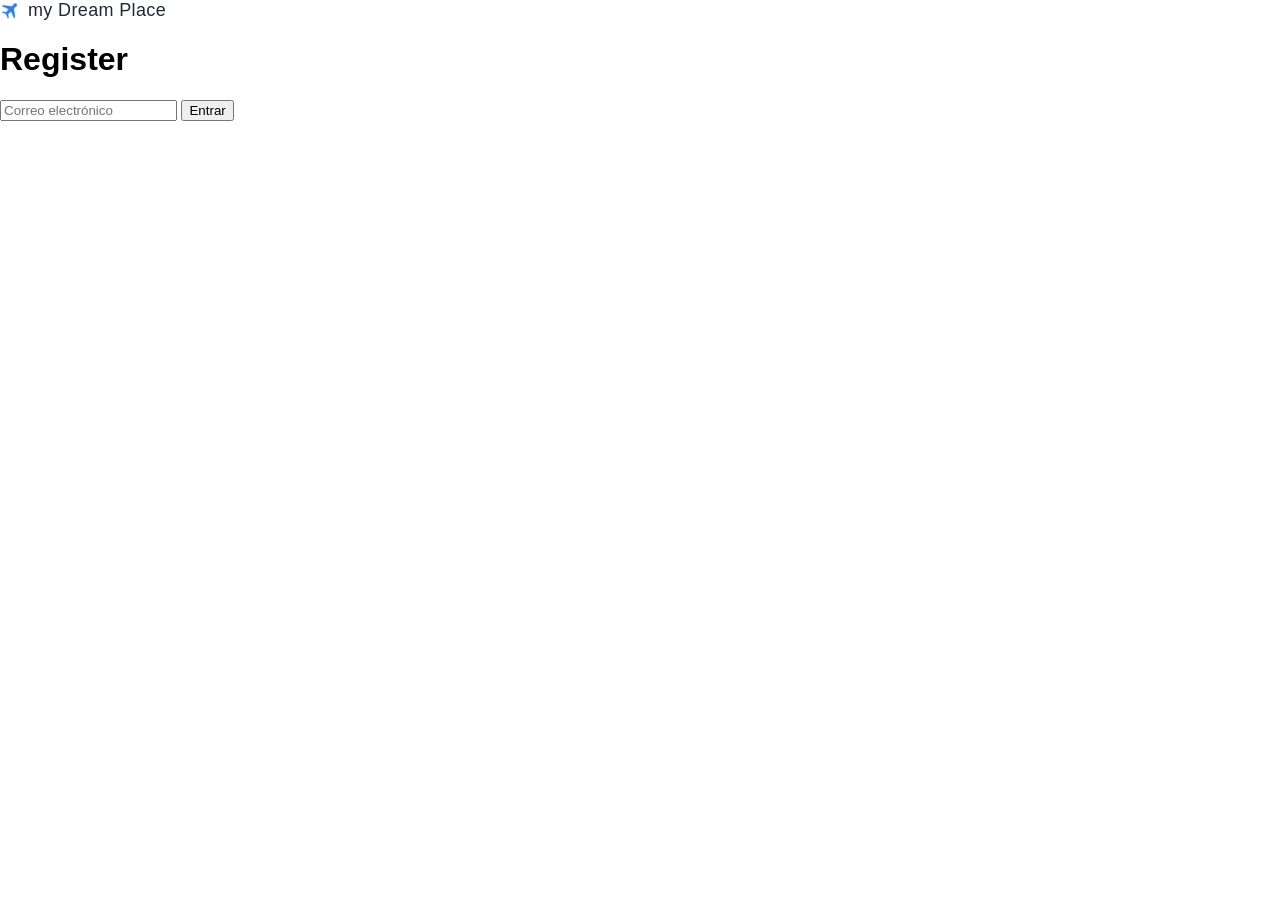
==== register.html @ 2d940efe "chore: 代码变更，涉及6个文件" ====
<!doctype html>
<html lang="es">
  <link rel="stylesheet" href="estilos.css" />
  <head>
    <meta charset="UTF-8" />
    <title>Iniciar sesión</title>
    <link rel="stylesheet" href="style.css" />
  </head>
  <body>
    <div class="imgAvion_mdp">
      <img src="images/avion.png" alt="avion" />
      <p>my Dream Place</p>
    </div>
    <h1>Register</h1>

    <form>
      <input type="email" placeholder="Correo electrónico" />
      <button type="submit">Entrar</button>
    </form>
  </body>
</html>
---- estilos.css ----
* {
  box-sizing: border-box;
}

body {
  margin: 0;
  background-color: #fff;
  font-family: "SF Pro Display", "Inter", sans-serif;
}
/* HEADER */
nav {
  display: flex;
  justify-content: space-between;
  align-items: center;
  width: 100%;
  max-width: 1440px;
  height: 68px;
  margin: 0 auto;
  padding: 0 100px;
}

/* Logo */
.imgAvion_mdp {
  display: flex;
  align-items: center;
  gap: 8px;
  font-weight: 500;
  font-size: 18px;
  letter-spacing: 0.02em;
  color: #1f2937;
}

.imgAvion_mdp img {
  width: 20px;
  height: 20px;
}

.imgAvion_mdp p {
  margin: 0;
  font-family: "SF Pro Display", sans-serif;
  font-weight: 500; /* Medium */
  font-style: normal; /* "Medium" es el peso, no un estilo */
  font-size: 18px;
  line-height: 100%;
  letter-spacing: 0.02em;
}

/* Menú */
.ul_nav {
  display: flex;
  align-items: center;
  gap: 48px;
  list-style: none;
  margin: 0;
  padding: 0;
}

.ul_nav li {
  font-size: 15px;
  color: #4b5563;
}

.ul_nav li:hover {
  color: #2d7ff0;
}

/* Botones */
.botones {
  display: flex;
  align-items: center;
  gap: 10px;
}

.register,
.signin {
  height: 40px;
  padding: 10px 18px;
  border-radius: 6px;
  font-size: 14px;
  cursor: pointer;
  list-style: none;
  text-decoration: none;
}

.register {
  width: 92px;
  background-color: #fff;
  color: #2d7ff0;
  border: 1px solid #2d7ff0;
}

.signin {
  width: 82px;
  background-color: #2d7ff0;
  color: #fff;
  border: none;
}
/* FIN HEADER */

/* MAIN */
.img_grande_main {
  display: flex;
  justify-content: center;
  align-items: center;
  width: 100%;
  max-width: 1240px;
  height: 500px;
  margin: 0 auto;
  border-radius: 10px;
  overflow: hidden;
  margin-top: 12px;
}

.img_grande_main img {
  width: 100%;
  height: 100%;
  object-fit: cover;
}

.fondoCovid {
  background-color: #fcefca;
  height: 72px;
  width: 100%;
  max-width: 1240px;
  margin: 24px auto 0;
  display: flex;
  justify-content: center;
  align-items: center;
  border-radius: 8px;
  margin-top: 82px;
}

.primer_h1 {
  font-family: "SF Pro Display", sans-serif;
  font-weight: 600;
  font-style: normal;
  font-size: 28px;
  line-height: 100%;
  letter-spacing: 0;
  display: flex;
  justify-content: left;
  margin-left: 100px;
}

.primera_p {
  font-family: "SF Pro Display", sans-serif;
  font-weight: 400;
  font-style: normal;
  font-size: 16px;
  line-height: 140%;
  letter-spacing: 0.02em;
  width: 610px;
  height: 44px;
  margin-left: 100px;
}

.segundo_h1 {
  font-family: "SF Pro Display", sans-serif;
  font-weight: 600;
  font-size: 28px;
  line-height: 100%;
  margin: 40px 0 24px 100px;
}

.destinos {
  display: flex;
  gap: 20px;
  margin: 0 auto;
  padding: 0 100px;
}

.destinos img {
  width: 295px;
  height: 220px;
  border-radius: 8px;
  object-fit: cover;
}

.destinos_2 {
  display: flex;
  gap: 20px;
  margin: 0 auto;
  padding: 0 100px;
}

.destinos_2 img {
  width: 400px;
  height: 280px;
  border-radius: 8px;
  object-fit: cover;
}

.tercer_h1 {
  font-family: "SF Pro Display", sans-serif;
  font-weight: 600;
  font-size: 28px;
  line-height: 100%;
  max-width: 1240px;
  margin: 60px auto 24px;
  padding: 0;
  font-family: "SF Pro Display", sans-serif;
  font-weight: 600;
  font-size: 28px;
  line-height: 100%;
  margin: 60px 0 24px 100px;
}

.playa {
  width: 1240px;
  height: 280px;
  display: flex;
  margin-left: 100px;
  transform: rotate(0deg);
  opacity: 1;
}

.movil {
  width: 719.71px;
  height: 515.6px;
  top: 1946px;
  left: 551px;
}

.cuarto_h1 {
  width: 820px;
  height: 32px;
  margin-left: 310px;
  font-family: "SF Pro Display", sans-serif;
  font-weight: 600;
  font-style: normal;
  font-size: 28px;
  line-height: 140%;
  letter-spacing: 0;
  text-align: center;
  transform: rotate(0deg);
  opacity: 1;
}

.discover {
  width: 820px;
  height: 22px;
  margin-left: 310px;
  color: #2f80ed;
  font-family: "SF Pro Display", sans-serif;
  font-weight: 400;
  font-style: normal;
  font-size: 16px;
  line-height: 140%;
  letter-spacing: 2%;
  text-align: center;
  transform: rotate(0deg);
  opacity: 1;
}

.avion_2 {
  display: flex;
  align-items: center;
  gap: 8px;
  font-weight: 500;
  font-size: 18px;
  letter-spacing: 0.02em;
  color: #1f2937;
}

.imgAvion_mdp img {
  width: 20px;
  height: 20px;
}

.footer_1 {
  width: 225px;
  height: 70px;
  margin-left: 100px;
  top: 2630px;
  left: 100px;
  opacity: 1;
}
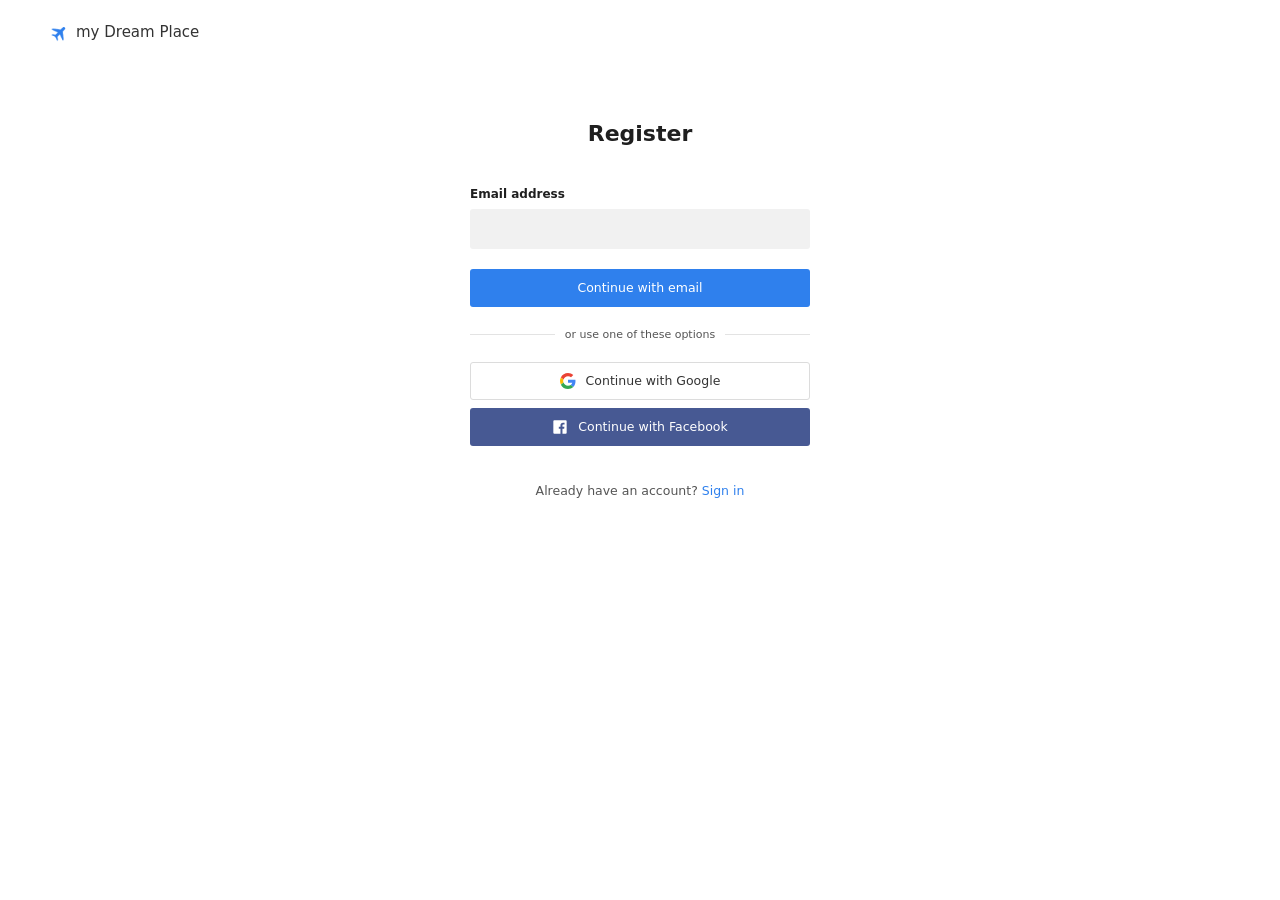
==== commit 047bdfbe: "feat: redesign register and signin pages with new layout and styles" ====
--- a/register.html
+++ b/register.html
@@ -1,21 +1,218 @@
-<!doctype html>
-<html lang="es">
-  <link rel="stylesheet" href="estilos.css" />
-  <head>
-    <meta charset="UTF-8" />
-    <title>Iniciar sesión</title>
-    <link rel="stylesheet" href="style.css" />
-  </head>
-  <body>
-    <div class="imgAvion_mdp">
-      <img src="images/avion.png" alt="avion" />
-      <p>my Dream Place</p>
-    </div>
-    <h1>Register</h1>
-
-    <form>
-      <input type="email" placeholder="Correo electrónico" />
-      <button type="submit">Entrar</button>
-    </form>
-  </body>
-</html>
+<!DOCTYPE html>
+<html lang="en">
+<head>
+  <meta charset="UTF-8">
+  <meta name="viewport" content="width=device-width, initial-scale=1">
+  <title>Register – my Dream Place</title>
+  <style>
+    :root {
+      --blue: #2f80ed;
+      --blue-dark: #2569c8;
+      --facebook: #475993;
+      --facebook-dark: #3b4a7d;
+      --text: #1f1f1f;
+      --muted: #555;
+      --field: #f1f1f1;
+      --border: #dcdcdc;
+      --bg: #fff;
+    }
+
+    *, *::before, *::after { box-sizing: border-box; }
+
+    html, body { height: 100%; }
+
+    body {
+      margin: 0;
+      background: var(--bg);
+      color: var(--text);
+      font-family: "Inter", system-ui, -apple-system, "Segoe UI", Roboto, Arial, sans-serif;
+      font-size: 14px;
+      line-height: 1.4;
+    }
+
+    /* ---------- Header ---------- */
+    .site-header {
+      padding: 22px 50px;
+    }
+
+    .brand {
+      display: inline-flex;
+      align-items: center;
+      gap: 8px;
+      color: #333;
+      font-size: 15px;
+      font-weight: 500;
+      text-decoration: none;
+    }
+
+    .brand img { height: 18px; width: auto; display: block; }
+
+    /* ---------- Layout ---------- */
+    main {
+      display: flex;
+      justify-content: center;
+      padding: 50px 20px 60px;
+    }
+
+    .register-box {
+      width: 100%;
+      max-width: 340px;
+    }
+
+    .register-box h1 {
+      margin: 0 0 36px;
+      text-align: center;
+      font-size: 22px;
+      font-weight: 600;
+    }
+
+    /* ---------- Form ---------- */
+    .field { margin-bottom: 20px; }
+
+    .field label {
+      display: block;
+      margin-bottom: 6px;
+      font-size: 12px;
+      font-weight: 600;
+    }
+
+    .field input {
+      width: 100%;
+      height: 40px;
+      padding: 0 12px;
+      border: 1px solid transparent;
+      border-radius: 3px;
+      background: var(--field);
+      color: var(--text);
+      font: inherit;
+    }
+
+    .field input:focus {
+      outline: none;
+      border-color: var(--blue);
+      background: #fff;
+      box-shadow: 0 0 0 3px rgba(47, 128, 237, .18);
+    }
+
+    a { color: var(--blue); text-decoration: none; }
+    a:hover { text-decoration: underline; }
+
+    /* ---------- Buttons ---------- */
+    .btn {
+      display: flex;
+      align-items: center;
+      justify-content: center;
+      gap: 10px;
+      width: 100%;
+      height: 38px;
+      border: 1px solid transparent;
+      border-radius: 3px;
+      font: inherit;
+      font-size: 12.5px;
+      font-weight: 500;
+      cursor: pointer;
+      transition: background-color .15s ease;
+    }
+
+    .btn:focus-visible { outline: 2px solid var(--blue); outline-offset: 2px; }
+
+    .btn svg { width: 16px; height: 16px; }
+
+    .btn-primary { background: var(--blue); color: #fff; }
+    .btn-primary:hover { background: var(--blue-dark); }
+
+    .btn-google { background: #fff; color: #333; border-color: var(--border); }
+    .btn-google:hover { background: #f7f7f7; }
+
+    .btn-facebook { background: var(--facebook); color: #fff; }
+    .btn-facebook:hover { background: var(--facebook-dark); }
+
+    .btn-facebook svg { fill: #fff; }
+
+    /* ---------- Divider ---------- */
+    .divider {
+      display: flex;
+      align-items: center;
+      gap: 10px;
+      margin: 20px 0;
+      color: var(--muted);
+      font-size: 11px;
+    }
+
+    .divider::before,
+    .divider::after {
+      content: "";
+      flex: 1;
+      height: 1px;
+      background: #e3e3e3;
+    }
+
+    .social { display: grid; gap: 8px; }
+
+    /* ---------- Footer note ---------- */
+    .signin-link {
+      margin: 36px 0 0;
+      text-align: center;
+      color: var(--muted);
+      font-size: 12.5px;
+    }
+
+    @media (max-width: 600px) {
+      .site-header { padding: 18px 20px; }
+      main { padding-top: 24px; }
+    }
+
+    @media (prefers-reduced-motion: reduce) {
+      .btn { transition: none; }
+    }
+  </style>
+</head>
+<body>
+
+  <header class="site-header">
+  <a class="brand" href="/">
+    <img src="images/avion.png" alt="avion" />
+    my Dream Place
+  </a>
+</header>
+
+  <main>
+    <section class="register-box" aria-labelledby="register-title">
+      <h1 id="register-title">Register</h1>
+
+      <form action="#" method="post">
+        <div class="field">
+          <label for="email">Email address</label>
+          <input id="email" name="email" type="email" autocomplete="email" required>
+        </div>
+
+        <button class="btn btn-primary" type="submit">Continue with email</button>
+      </form>
+
+      <div class="divider">or use one of these options</div>
+
+      <div class="social">
+        <button class="btn btn-google" type="button">
+          <svg viewBox="0 0 48 48" aria-hidden="true">
+            <path fill="#EA4335" d="M24 9.5c3.5 0 6.6 1.2 9.1 3.6l6.8-6.8C35.8 2.4 30.3 0 24 0 14.6 0 6.5 5.4 2.6 13.2l7.9 6.1C12.4 13.6 17.7 9.5 24 9.5z"/>
+            <path fill="#4285F4" d="M46.5 24.5c0-1.6-.1-3.1-.4-4.5H24v9h12.7c-.6 3-2.3 5.5-4.8 7.2l7.6 5.9c4.4-4.1 7-10.1 7-17.6z"/>
+            <path fill="#FBBC05" d="M10.5 28.7A14.5 14.5 0 0 1 9.5 24c0-1.6.3-3.2.8-4.7l-7.9-6.1A24 24 0 0 0 0 24c0 3.9.9 7.5 2.6 10.8l7.9-6.1z"/>
+            <path fill="#34A853" d="M24 48c6.5 0 11.9-2.1 15.9-5.8l-7.6-5.9c-2.1 1.4-4.9 2.3-8.3 2.3-6.3 0-11.6-4.1-13.5-9.8l-7.9 6.1C6.5 42.6 14.6 48 24 48z"/>
+          </svg>
+          Continue with Google
+        </button>
+
+        <button class="btn btn-facebook" type="button">
+          <svg viewBox="0 0 24 24" aria-hidden="true">
+            <path d="M20.5 2h-17A1.5 1.5 0 0 0 2 3.5v17A1.5 1.5 0 0 0 3.5 22h9.2v-7.4H10.2v-2.9h2.5V9.5c0-2.5 1.5-3.9 3.8-3.9 1.1 0 2 .1 2.3.1v2.6h-1.6c-1.2 0-1.5.6-1.5 1.4v1.9h2.9l-.4 2.9h-2.5V22h4.8a1.5 1.5 0 0 0 1.5-1.5v-17A1.5 1.5 0 0 0 20.5 2z"/>
+          </svg>
+          Continue with Facebook
+        </button>
+      </div>
+
+      <p class="signin-link">Already have an account? <a href="signin.html">Sign in</a></p>
+    </section>
+  </main>
+
+</body>
+</html>
